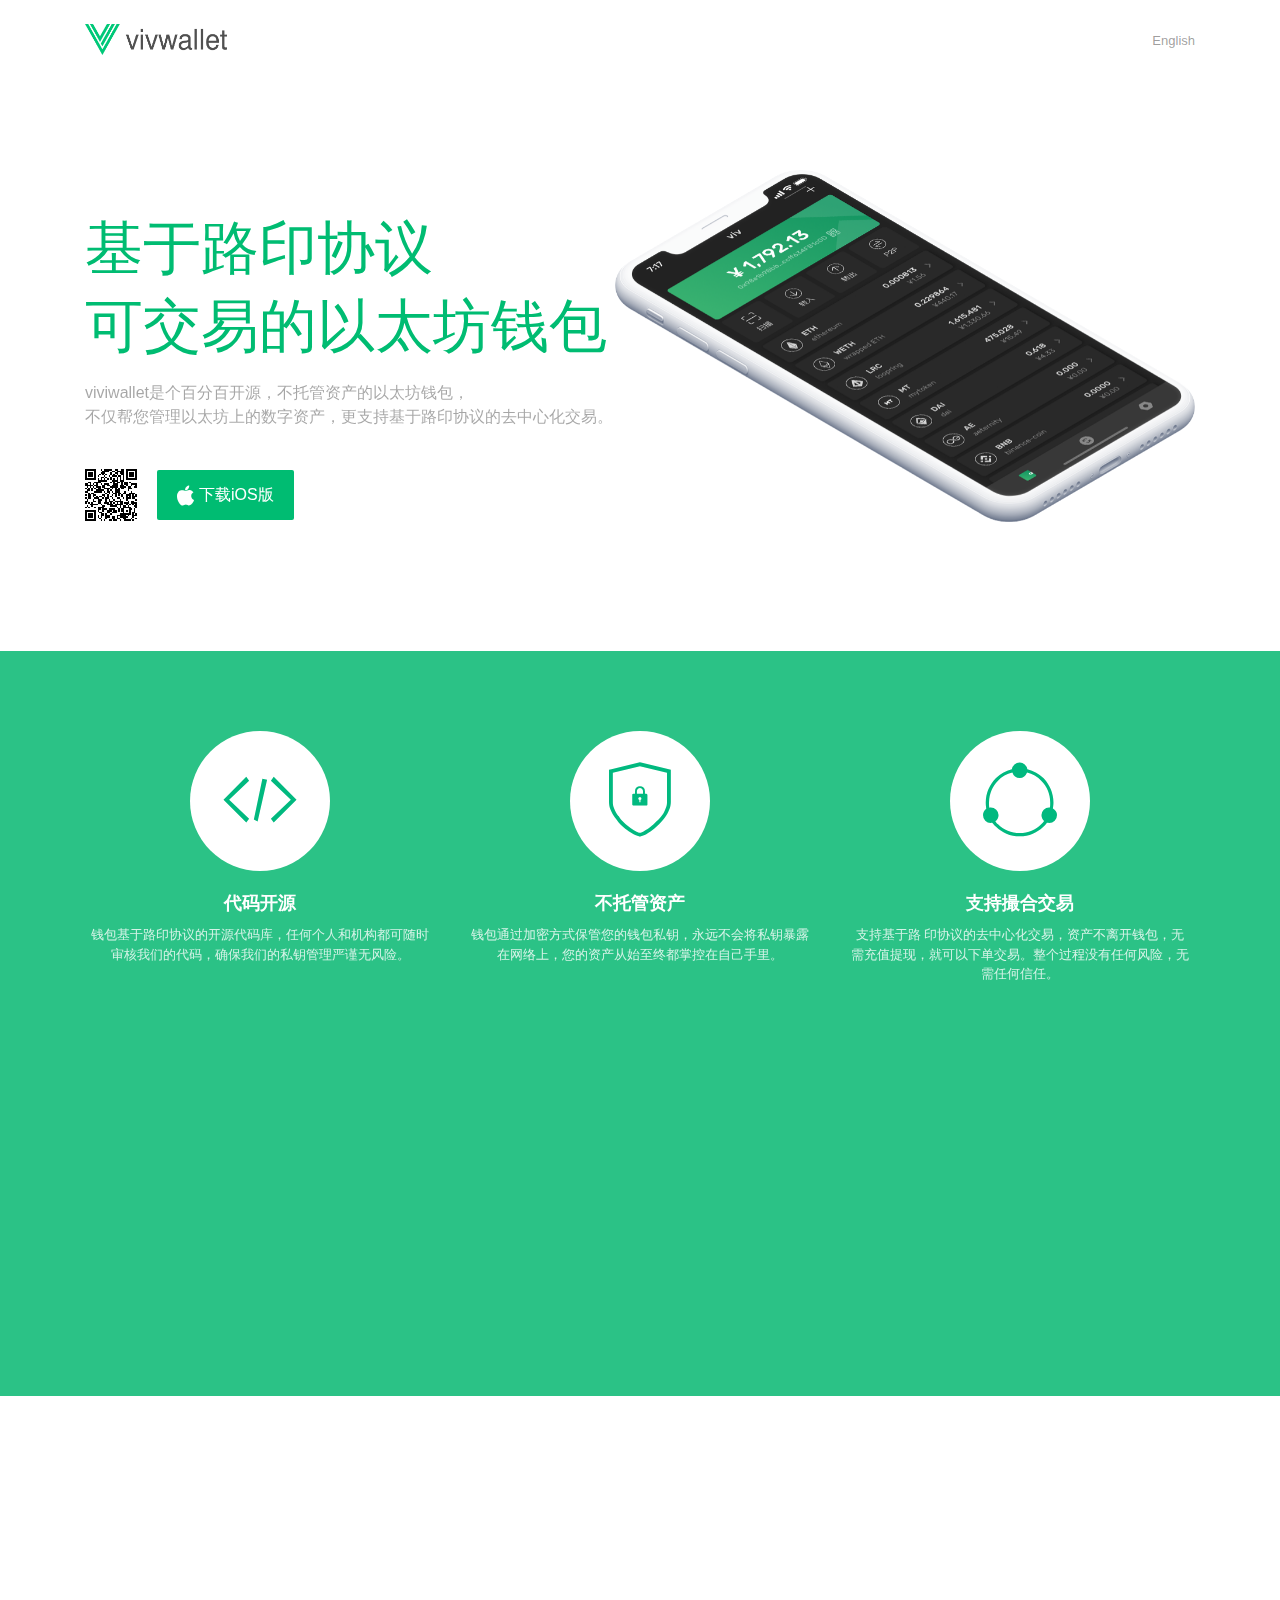
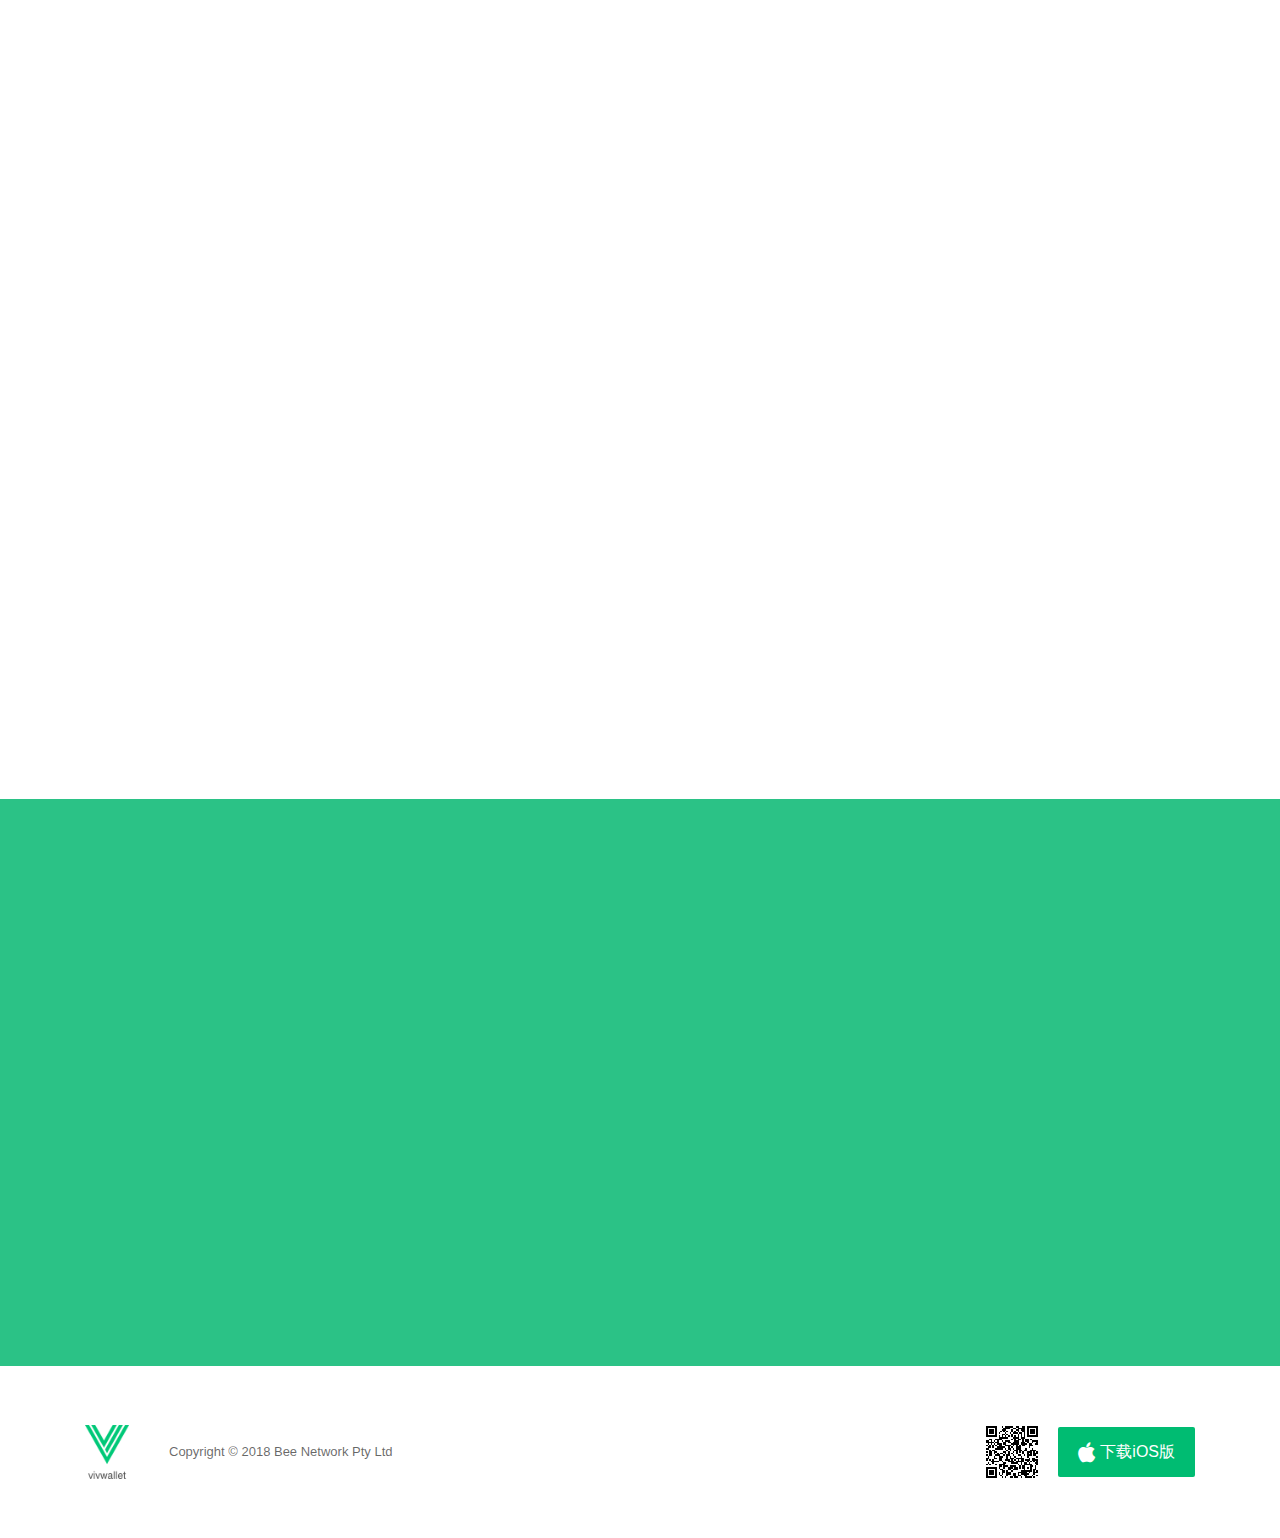
==== index.html @ ef56f80b "web" ====
<!doctype html>
<html>

<head>
    <meta charset="utf-8">
    <title>VIVWallet简单好用的以太坊钱包</title>
    <meta http-equiv="pragma" content="no-cache">
    <meta http-equiv="cache-control" content="no-cache">
    <meta http-equiv="expires" content="0">
    <meta http-equiv="keywords" content="VIVWallet">
    <meta http-equiv="description" content="VIVWallet">
    <meta name="viewport" content="width=device-width, initial-scale=1, maximum-scale=1">
    <link rel="icon" href="assets/images/favicon.ico">
    <link rel="stylesheet" href="assets/css/core.css">
    <link rel="stylesheet" href="assets/css/style.css">
    <link rel="stylesheet" href="assets/css/fonts.css">

</head>

<body>
<div class="wrap">
    <header>
        <div class="container relative">
            <div class="brand"><a href="index.html"><img src="assets/images/vivlogo.png"></a></div>
            <ul class="menu list-unstyled">
                <!--<li class="active"><a href="#" target="_blank">更新日志</a></li>-->
                <!--<li><a href="#" target="_blank">技术问题</a></li>-->
                <li><a href="/en.html" target="_blank">English</a></li>
            </ul>
        </div>
    </header>
    <div class="home-top container">
        <div class="top-content" data-scroll-reveal="enter left and move 50px over 1.33s">
            <h1>基于路印协议<br>可交易的以太坊钱包</h1>
            <div class="blk"></div>
            <p>viviwallet是个百分百开源，不托管资产的以太坊钱包，</p>
            <p>不仅帮您管理以太坊上的数字资产，更支持基于路印协议的去中心化交易。</p>
            <div class="blk-lg"></div>
            <div class="flex align-items text-fixes">
                <div class="qrcode-sm" id="qrcode1"> </div>
                <div class="download"><a href="itms-services://?action=download-manifest&url=https://loopr.io/viv/manifest.plist" class="btn"><i class="icon-ios"></i>下载iOS版</a>
                    <div class="qrcode"> <div  id="qrcode_1"> </div>
                        <p>扫码下载</p>
                    </div>
                </div>
            </div>
        </div>
        <div class="appimg-01" data-scroll-reveal="enter right after 0.5s"><img src="assets/images/app.png"></div>
    </div>
    <div class="section bg">
        <div class="feature">
            <div class="item" data-scroll-reveal="wait 0.05s and then ease-in">
                <i class="icon-code"></i>
                <h4>代码开源</h4>
                <p>钱包基于路印协议的开源代码库，任何个人和机构都可随时审核我们的代码，确保我们的私钥管理严谨无风险。</p>
            </div>
            <div class="item" data-scroll-reveal="wait 0.06s and then ease-in">
                <i class="icon-shield"></i>
                <h4>不托管资产</h4>
                <p>钱包通过加密方式保管您的钱包私钥，永远不会将私钥暴露在网络上，您的资产从始至终都掌控在自己手里。</p>
            </div>
            <div class="item" data-scroll-reveal="wait 0.07s and then ease-in">
                <i class="icon-loop"></i>
                <h4>支持撮合交易</h4>
                <p>支持基于路 印协议的去中心化交易，资产不离开钱包，无需充值提现，就可以下单交易。整个过程没有任何风险，无需任何信任。</p>
            </div>
            <div class="item" data-scroll-reveal="wait 0.08s and then ease-in">
                <i class="icon-p2p"></i>
                <h4>支持点对点交易</h4>
                <p>您可以通过分享二维码，做基于路印协议的去中心化点对点交易。无需任何第三方担保，即可以轻松完成不同ERC20代币间的互换。</p>
            </div>
            <div class="item" data-scroll-reveal="wait 0.09s and then ease-in">
                <i class="icon-allcoin"></i>
                <h4>支持所有代币</h4>
                <p>方便您快捷添加多种主流ERC20数字资产，并允许您通过地址添加和管理任意ERC20代币。有了viv，您无需第二个以太坊钱包。</p>
            </div>
            <div class="item" data-scroll-reveal="wait 0.10s and then ease-in">
                <i class="icon-phone"></i>
                <h4>设计简单优美</h4>
                <p>界面简洁，使用方便，您无需太多知识积累即可快速上手使用。她即适合普通用户，也适合高净值币圈大佬。</p>
            </div>
        </div>
    </div>
    <div class="section relative app-show" data-scroll-reveal="enter from the bottom after 0.05s">
        <div class="phone-wrap-fix"> <img src="assets/images/slide-bg.png" class="phone-img" alt="#"> </div>
        <div class="slider-3d">
            <div id="allinone_carousel_sweet">
                <div class="myloader"></div>
                <ul class="allinone_carousel_list">
                    <li data-title="Screen Name #1"><img src="assets/images/screen-1.png" alt="" /></li>
                    <li data-title="Screen Name #2"><img src="assets/images/screen-2.png" alt="" /></li>
                    <li data-title="Screen Name #3"><img src="assets/images/screen-3.png" alt="" /></li>
                    <li data-title="Screen Name #4"><img src="assets/images/screen-4.png" alt="" /></li>
                    <li data-title="Screen Name #5"><img src="assets/images/screen-5.png" alt="" /></li>
                    <li data-title="Screen Name #4"><img src="assets/images/screen-4.png" alt="" /></li>
                    <li data-title="Screen Name #5"><img src="assets/images/screen-5.png" alt="" /></li>
                </ul>
            </div>
        </div>
        <div>
            <h4>点对点扫码交易</h4>
            <p>内置路印协议去中心化交易所。您下单前无需充值；订单不锁定资产，下单后依然可以自由转账；</p>
            <p>成交后也无需提现，您购买到的代币第一时间自动转到您的地址。</p>
        </div>
    </div>
    <div class="section bg">
        <div class="container">
            <div class="content" data-scroll-reveal="enter from the left after 0.05s">
                <div><i class="icon-all"></i>
                    <h4>20%分润</h4>
                    <p>邀请好友使用，可获得好友交易手续费的20%作为奖励，邀请越多，收益越多。</p>
                </div>
            </div>
            <div class="appimg-02" data-scroll-reveal="enter from the right after 0.05s"><img src="assets/images/app2.png" /></div>
        </div>
    </div>
    <div class="container">
        <footer class="flex space-between">
            <div class="inline-flex align-items flex-fixes">
                <div class="brand"><a href="index.html"><img src="assets/images/vivlogo-v.png"></a></div>
                <div>
                    <!--<ul class="footer-menu list-unstyled">-->
                    <!--<li><a href="#">服务条款</a></li>-->
                    <!--<li><a href="#">更新日志</a></li>-->
                    <!--<li><a href="#">问题反馈</a></li>-->
                    <!--<li><a href="#">技术问题</a></li>-->
                    <!--<li><a href="#">联系我们</a></li>-->
                    <!--</ul>-->
                    <div class="copyright">Copyright © 2018 Bee Network Pty Ltd</div>
                </div>
            </div>
            <div class="inline-flex align-items down-fixes">
                <div class="qrcode-sm" id="qrcode2"> </div>
                <div class="download"><a href="itms-services://?action=download-manifest&url=https://loopr.io/viv/manifest.plist" class="btn"><i class="icon-ios"></i>下载iOS版</a>
                    <div class="qrcode"><div id="qrcode_2"></div>
                        <p>扫码下载</p>
                    </div>
                </div>
            </div>
        </footer>
    </div>
</div>
<script src="assets/js/jquery-2.1.3.min.js"></script>
<script src="assets/js/jquery.easing.min.js"></script>
<script src="assets/js/allinone_carousel.js"></script>
<script src="assets/js/scrollreveal.min.js"></script>

<script src="assets/js/jquery.qrcode.min.js"></script>

<script src="assets/js/script.js"></script>
<script>
    (function() {
        window.scrollReveal = new scrollReveal({ reset: true, move: '50px' });
    })();
</script>
</body>

</html>
---- assets/css/core.css ----
/* reset & preset */
html { height: 100%; box-sizing: border-box; font-family: sans-serif; -webkit-text-size-adjust: 100%; -ms-text-size-adjust: 100%; -ms-overflow-style: scrollbar; -webkit-tap-highlight-color: transparent; -webkit-font-smoothing: antialiased; -moz-osx-font-smoothing: grayscale }
* { -webkit-box-sizing: border-box; -moz-box-sizing: border-box; box-sizing: border-box; }
*:before, *:after { -webkit-box-sizing: border-box; -moz-box-sizing: border-box; box-sizing: border-box; }
@-ms-viewport { width: device-width; }
article, aside, dialog, figcaption, figure, footer, header, hgroup, main, nav, section { display: block; }
body { height: 100%; margin: 0; background: #fff; font-family: "Helvetica Neue", "Helvetica", "Arial", "Verdana", "sans-serif"; font-size: 13px; font-weight: normal; color: rgba(0, 0, 0, .87); }
[tabindex="-1"]:focus { outline: none !important; }
hr { box-sizing: content-box; height: 0; overflow: visible; }
h1, h2, h3, h4, h5, h6 { margin-top: 0; }
p, p:last-child { margin-top: 0; margin-bottom: 0; line-height: 1.5; }
p:nth-child { margin-bottom: 10px; }
abbr[title], abbr[data-original-title] { text-decoration: underline; -webkit-text-decoration: underline dotted; text-decoration: underline dotted; cursor: help; border-bottom: 0; }
address { margin-bottom: 1rem; font-style: normal; line-height: inherit; }
ol, ul, dl { margin: 0; padding: 0; }
ol ol, ul ul, ol ul, ul ol { margin-bottom: 0; }
dt { font-weight: bold; }
dd { margin-left: 0; }
dfn { font-style: italic; }
b, strong { font-weight: bolder; }
small { font-size: 80%; }
sub, sup { position: relative; font-size: 75%; line-height: 0; vertical-align: baseline; }
sub { bottom: -4em; }
sup { top: -.5em; }
a { color: rgba(0, 0, 0, .87); text-decoration: none; background-color: transparent; -webkit-text-decoration-skip: objects; transition: all 0.45s ease-in-out;}
a:hover { color: #1C60FF; text-decoration: none; }
a:not([href]):not([tabindex]) { color: inherit; text-decoration: none; }
a:not([href]):not([tabindex]):focus, a:not([href]):not([tabindex]):hover { color: inherit; text-decoration: none; }
a:not([href]):not([tabindex]):focus { outline: 0; }
a:focus{ outline: 0; }
pre, code, kbd, samp { font-family: monospace, monospace; font-size: 1em; }
pre { margin-top: 0; overflow: auto; }
figure { }
img { vertical-align: middle; border-style: none; }
svg:not(:root) { overflow: hidden; }
a, area, button, [role="button"], input, label, select, summary, textarea { -ms-touch-action: manipulation; touch-action: manipulation; }
table { border-collapse: collapse; }
caption { text-align: left; caption-side: bottom; }
label { display: inline-block; }
button:focus { outline: 1px dotted; outline: 5px auto -webkit-focus-ring-color; }
input, button, select, optgroup, textarea { margin: 0; font-family: inherit; font-size: inherit; line-height: inherit; }
button, input { overflow: visible; }
button, select { text-transform: none; }
button, html [type="button"], [type="reset"], [type="submit"] { -webkit-appearance: button; }
button::-moz-focus-inner, [type="button"]::-moz-focus-inner, [type="reset"]::-moz-focus-inner, [type="submit"]::-moz-focus-inner { padding: 0; border-style: none; }
input[type="radio"], input[type="checkbox"] { box-sizing: border-box; padding: 0; }
input[type="date"], input[type="time"], input[type="datetime-local"], input[type="month"] { -webkit-appearance: listbox; }
textarea { overflow: auto; resize: vertical; }
fieldset { min-width: 0; padding: 0; margin: 0; border: 0; }
legend { display: block; width: 100%; max-width: 100%; padding: 0; line-height: inherit; color: inherit; white-space: normal; }
progress { vertical-align: baseline; }
[type="number"]::-webkit-inner-spin-button, [type="number"]::-webkit-outer-spin-button { height: auto; }
[type="search"] { outline-offset: -2px; -webkit-appearance: none; }
[type="search"]::-webkit-search-cancel-button, [type="search"]::-webkit-search-decoration { -webkit-appearance: none; }
::-webkit-file-upload-button { font: inherit; -webkit-appearance: button; }
output { display: inline-block; }
summary { display: list-item; }
template { display: none; }
[hidden] { display: none !important; }
h1, h2, h3, h4, h5, h6, .h1, .h2, .h3, .h4, .h5, .h6 { font-family: inherit; color: inherit; margin: 0; }
h1, .h1 { font-size: 40px; }
h2, .h2 { font-size: 32px; }
h3, .h3 { font-size: 24px; }
h4, .h4 { font-size: 20px; }
h5, .h5 { font-size: 16px; }
h6, .h6 { font-size: 13px; }
small, .small { font-size: 70%; font-weight: normal; opacity: 0.8 }
mark, .mark { padding: 0.2em; background-color: #fcf8e3; }
.list-unstyled { padding-left: 0; list-style: none; }
.list-inline { padding-left: 0; list-style: none; }
.list-inline-item { display: inline-block; }
.list-inline-item:not(:last-child) { margin-right: 5px; }
.initialism { font-size: 90%; text-transform: uppercase; }
blockquote { margin: 0; }
.blockquote { border-left: 2px solid #00838f; padding-left: 10px; }
.img-fluid { max-width: 100%; height: auto; }
.img-thumbnail { background-color: #fff; border: 1px solid #ddd; border-radius: 6px; transition: all 0.2s ease-in-out; max-width: 100%; height: auto; }
.figure { display: inline-block; }
.figure-img { line-height: 1; }
.figure-caption { font-size: 90%; }
.vm { display: inline-block; vertical-align: middle !important; }
.vt { display: inline-block; vertical-align: top !important; }
.divider { clear: both; overflow: hidden; height: 1px; border-bottom-width: 1px; border-bottom-color: #EBE9EF; }
.divider.solid { border-bottom-style: solid; }
.divider.dashed { border-bottom-style: dashed; }
.circular { border-radius: 50%; }
.rounded { border-radius: 3px; }
.float-right { float: right !important; }
.float-left { float: left !important; }
.hide { display: none !important; }
.show { display: block !important; }
.hidden { display: none !important; visibility: hidden !important; }
.invisible { visibility: hidden; }
.affix { position: fixed; }
.fixed-top { top: 0; }
.fixed-bottom { bottom: 0; }
.relative { position: relative; }
.font-bold { font-weight: bold; }
.font-normal { font-weight: normal; font-style: normal; }
.text-hide { border: 0; background-color: transparent; color: transparent; text-shadow: none; font: 0/0; }
.text-center { text-align: center; }
.text-left { text-align: left; }
.text-right { text-align: right; }
.text-justify { text-align: justify }
.text-nowrap { white-space: nowrap }
.text-dark { color: #333041; }
.text-muted { color: #CBC9D3; }
.text-primary { color: #1C60FF; }
.text-secondary { color: rgba(0, 0, 0, .54); }
.text-warning { color: #FAC511; }
.text-danger, .text-down { color: #ff6868; }
.text-success, .text-up { color: #26c490; }
.text-sm-control { display: inline-block; max-width: 80px; }
.text-md-control { display: inline-block; max-width: 160px; }
.text-lg-control { display: inline-block; max-width: 280px; }
.break-word { white-space: normal; word-wrap: break-word; word-break: break-all; line-height: 1.2; }
[class*="gradient-"].shadow { transition: all 0.45s ease-in-out; }
.bg { background-color: #F7F7F7 }
.bg-white { background-color: #fff; color: #000 !important }
.bg-success { background-color: #3BDE86 !important; }
.bg-success.shadow, .gradient-3.shadow { box-shadow: 0 2px 10px rgba(59, 222, 134, .8); }
.bg-success:hover { background-color: #14C667 !important; }
.bg-danger { background-color: #E95A5A !important; }
.bg-danger.shadow, .gradient-4.shadow { box-shadow: 0 2px 10px rgba(233, 90, 90, .8); }
.bg-danger:hover { background-color: #D23434 !important; }
.bg-warning { background-color: #FAC511 !important; }
.bg-warning.shadow { box-shadow: 0 2px 10px rgba(250, 197, 17, .8); }
.bg-warning:hover { background-color: #F5A50D !important; }
.bg-dark { background-color: #56535E !important; }
.bg-dark.shadow { box-shadow: 0 2px 10px rgba(86, 83, 94, .8); }
.bg-dark:hover { background-color: #333041 !important; }
.bg-purple { background-color: #768AEE !important; }
.bg-purple.shadow, .gradient-2.shadow { box-shadow: 0 2px 10px rgba(118, 138, 238, .8); }
.bg-purple:hover { background-color: #595CF6 !important; }
.bg-primary { background-color: #00838f !important; }
.bg-primary.shadow, .gradient-1.shadow { box-shadow: 0 2px 10px rgba(64, 210, 197, .8); }
.bg-primary:hover { background-color: #2EB8AB; }
.bg-info { background-color: #3C96EA !important; }
.bg-info.shadow { box-shadow: 0 2px 10px rgba(60, 150, 234, .8); }
.bg-info:hover { background-color: #1871C5 !important; }
.bg-muted { background-color: #CBC9D3 !important; }
.bg-danger, .bg-danger a, .bg-dark, .bg-dark a, .bg-info, .bg-info a, .bg-primary, .bg-primary a, .bg-success, .bg-success a, .bg-warning, .bg-warning a, .bg-purple, .bg-purple a { color: #fff; }
[class*="gradient-"], [class*="bg-"] { transition: all 0.45s ease-in-out !important; color: #fff; }
.img-responsive { display: block; height: auto; max-width: 100%; }
.img-responsive img { width: 100%; }
.img-half { width: 50%; }
.cards:after, .cards:before, .clearfix:after, .clearfix:before, .form-horizontal .form-group:after, .form-horizontal .form-group:before, .panel:after, .panel:before, .panel-body:after, .panel-body:before, .collapse:before { display: block; content: " "; }
.article, .clearfix:after, .dl-horizontal dd:after, .form-horizontal .form-group:after, .panel, .list-group .item-md:after, .list-group .item-sm:after, .panel:after, .panel-body:after, .collapse:after { clear: both; }
.clear { clear: both; }
.clearfix::after { display: block; clear: both; content: ""; }
.d-none { display: none !important; }
.d-inline { display: inline !important; }
.d-inline-block { display: inline-block !important; }
.d-block { display: block !important; }
.d-table { display: table !important; width: 100%; }
.d-table-cell { display: table-cell !important; text-align: left; }
.d-flex { display: -ms-flexbox !important; display: flex !important; }
.d-inline-flex { display: -ms-inline-flexbox !important; display: inline-flex !important; }
.close { position: absolute; right: 10px; top: 10px; }
.close:before { font-size: 16px; font-family: iconfont; content: "\e919"; }
.close:hover { opacity: 1; }
.close:hover:before { color: #E95A5A }
.close:focus { outline: 0; }
.close.close-sm:before { font-size: 16px; }
.close.close-lg:before { font-size: 20px; }
.caret { position: relative; top: -1px; opacity: .5; }
.pop-arrow { position: absolute; top: 50%; right: 0; margin-top: -10px; }
.pop-arrow:before { position: absolute; right: -10px; width: 0; height: 0; border-top: 10px solid transparent; border-bottom: 10px solid transparent; border-left: 10px solid #bdd8ef; content: ""; }
.pop-arrow:after { position: absolute; top: 1px; right: -9px; width: 0; height: 0; border-top: 9px solid transparent; border-bottom: 9px solid transparent; border-left: 9px solid #fff; content: ""; }
.blk-xs, .blk-sm, .blk-md, .blk, .blk-lg { clear: both; overflow: hidden; }
.blk { height: 15px; }
.blk-xs { height: 5px; }
.blk-sm { height: 10px; }
.blk-md { height: 20px; }
.blk-lg { height: 40px; }
.pd { padding: 15px; }
.pd-sm { padding: 5px; }
.pd-md { padding: 30px; }
.pd-lg { padding: 50px; }
.pd-0 { padding: 0 !important; }
.mr-0 { margin: 0 !important; }
.offset-xs { margin-left: 2px; }
.offset-sm { margin-left: 5px; }
.offset-md { margin-left: 10px; }
.offset-lg { margin-left: 15px; }
.w50 { width: 50px; }
.w75 { width: 75px; }
.w100 { width: 100px; }
.w200 { width: 200px; }
.w300 { width: 300px; }
.w400 { width: 400px; }
.w500 { width: 500px; }
.w600 { width: 600px; }
.w700 { width: 700px; }
.w800 { width: 800px; }
.w900 { width: 900px; }
.w1000 { width: 1000px; }
.group-inline { }
.group-inline .span { display: inline-block; vertical-align: middle; }
.group-inline .span:nth-child(n+2) { position: relative; padding-left: 10px; }
.group-span>span:nth-child(n+2) { position: relative; margin-left: 10px; }
.group-span-sm>span:nth-child(n+2) { padding-left: 5px; }
.group-span-md>span:nth-child(n+2) { padding-left: 15px; }
.group-span-lg>span:nth-child(n+2) { padding-left: 20px; }
.group-span-row>span{ padding: 5px; }
.group-span-row{ margin:0 -5px; }
[class*=group-span] span, [class^=group-span] span { display: inline-block; white-space: nowrap; vertical-align: middle; }
.truncation { display: block; white-space: nowrap; overflow: hidden; text-overflow: ellipsis; }
.icon span i { padding-right: 3px; }
.right-control { position: absolute; top: 0; right: 0; }
.right-control em, .right-control i { font-style: normal; }
.right-control i { position: relative; top: 0px; font-size: inherit; }
.col2-2 .item, .col3-3 .item, .col4-4 .item, .col5-5 .item, .col6-6 .item, .justify2-2 li, .justify3-3 li, .justify4-4 li, .justify5-5 li, .justify6-6 li { position: relative; float: left; }
.col2-2 .item, .col3-3 .item, .col4-4 .item, .col5-5 .item, .col6-6 .item { padding: 0 15px; }
[class*=justify] { }
[class*=justify] li { padding: 0; list-style: none; }
.col2-2 .item, .justify2-2 li { width: 50%; }
.col3-3 .item, .justify3-3 li { width: 33.333%; }
.col4-4 .item, .justify4-4 li { width: 25%; }
.col5-5 .item, .justify5-5 li { width: 20%; }
.col6-6 .item, .justify6-6 li { width: 16.66666667%; }
.inline-flex{ display: inline-flex }
.flex{ display: flex; }
.align-items{ align-items: center; }
.space-between{justify-content:space-between; }
.wrap { max-width: 1920px; margin: auto; }
.container { margin-right: auto; margin-left: auto; padding-right: 15px; padding-left: 15px; width: 100%; }
@media (min-width:576px) {
	.container { max-width: 540px; }
}
@media (min-width:768px) {
	.container { max-width: 720px; }
}
@media (min-width:992px) {
	.container { max-width: 960px; }
}
@media (min-width:1200px) {
	.container { max-width: 1140px; }
}
.page { min-height: -webkit-calc(100% - 132px); min-height: -moz-calc(100% - 132px); min-height: -moz-calc(100% - 132px); padding-top: 100px;}
.row {
    display: -ms-flexbox;
    display: flex;
    -ms-flex-wrap: wrap;
    flex-wrap: wrap;
    margin-right: -15px;
    margin-left: -15px;
}
.no-gutters { margin-right: 0; margin-left: 0; }
.no-gutters>.col, .no-gutters>[class*="col-"] { padding-right: 0; padding-left: 0; }
code, kbd, pre, samp { font-family: Menlo, Monaco, Consolas, "Liberation Mono", "Courier New", monospace; }
code { padding: 3px 6px; font-size: 90%; color: #bd4147; background-color: #f8f9fa; border-radius: 3px; }
a>code { padding: 0; color: inherit; background-color: inherit; }
kbd { padding: 3px 6px; font-size: 90%; color: #fff; background-color: #212529; border-radius: 3px; }
kbd kbd { padding: 0; font-size: 100%; font-weight: bold; }
pre { display: block; margin-top: 0; font-size: 90%; color: #212529; }
pre code { padding: 0; font-size: inherit; color: inherit; background-color: transparent; border-radius: 0; }

/* grid */
.col-12 { width: 100%; }
.col-11 { width: 91.66666667%; }
.col-10 { width: 83.33333333%; }
.col-9 { width: 75%; }
.col-8 { width: 66.66666667%; }
.col-7 { width: 58.33333333%; }
.col-6 { width: 50%; }
.col-5 { width: 41.66666667%; }
.col-4 { width: 33.33333333%; }
.col-3 { width: 25%; }
.col-2 { width: 16.66666667%; }
.col-1 { width: 8.33333333%; }
.col-1, .col-10, .col-11, .col-12, .col-2, .col-3, .col-4, .col-5, .col-6, .col-7, .col-8, .col-9 { float: left; padding: 0 15px; }
.row [class*="col-"] { margin-bottom: 15px; }
.d-flex [class*="col-"] { margin-bottom: 0; }
---- assets/css/style.css ----
/*---------------------
header
-----------------------*/
header { padding: 10px 0; }
header .container { position: relative; display: flex; align-items: center; justify-content: space-between; height: 60px; }
header .brand { width: 110px; height: 24px; }
header .brand img { width: 100%; }
footer { position: relative; padding: 100px 0 30px; color: rgba(0, 0, 0, .6); font-size: 13px; }
footer .brand { width: 44px; height: 54px; }
footer .brand img { width: 100%; }
footer.flex { display: flex; flex-direction: row-reverse; flex-wrap: wrap-reverse; }
footer.flex .inline-flex { width: 100%; flex-shrink: 0; }
.flex-fixes .brand { display: block; position: absolute; left: 50%; top: 40px; margin-left: -22px; }
.flex-fixes .brand img { }
.down-fixes { justify-content: center; margin: 30px 0; }
.copyright { text-align: center; clear: both; width: 100%; flex-shrink: 0; }
.footer-menu { }
.copyright { }
.footer-menu { padding-bottom: 15px; }
.footer-menu li { display: inline-block; padding: 0 5px; }
.footer-menu li a { position: relative; display: block; color: rgba(0, 0, 0, 0.4) }
.footer-menu li a:hover { color: rgba(0, 0, 0, 1) }
.home-top { padding: 0px 15px 50px; text-align: center; }
.wrap { position: relative; z-index: 2000; }
.top-content { padding: 40px 0 }
.top-content h1 { font-size: 36px; font-weight: normal; color: #00bc72; }
.top-content p { font-size: 11px; opacity: 0.4; padding: 0 30px; }
.text-fixes { justify-content: center; }
.menu li { display: inline-block; padding-left: 15px; }
.menu li a { position: relative; display: block; color: rgba(0, 0, 0, 0.4) }
.menu li a:hover { color: rgba(0, 0, 0, 1) }
.menu li.active a:after { position: absolute; bottom: -5px; left: 0; width: 100%; border-bottom: 1px solid #00bc72; content: "" }
.appimg-01, .appimg-02 { padding: 20px 30px 0; }
[class^="appimg-"] img, [class*=" appimg-"] img { width: 100% }
.qrcode { display: none; }
.qrcode-sm { display: block; width: 52px; height: 52px; color: #999; text-align: center; }
.qrcode-sm img { background: #fff; width: 100%; margin-bottom: 20px; }
.btn-o { display: inline-block; border: 1px solid #fff; color: #fff; height: 30px; padding: 5px 20px; border-radius: 20px; }
.btn-o:hover { background: #fff; color: #000 }
.section.bg { background: #2bc286; color: #fff; }
.section { padding: 30px 30px 0; }
.section .container { display: flex; flex-direction: row-reverse; flex-wrap: wrap-reverse; }
.section.bg .container { display: flex; flex-direction: row-reverse; flex-wrap: wrap; }
.section .content, .appimg-01, .appimg-02, .appimg-03, .appimg-04, .appimg-05 { width: 100%; flex-shrink: 0; }
.section .content { padding: 30px 10px 50px; text-align: center; }
.section .content i { display: block; font-size: 40px; opacity: 0.8; margin-bottom: 20px; }
.section .content h4 { font-size: 64px; margin-bottom: 20px; font-weight: normal; }
.section .content p { opacity: 0.8; font-size: 14px; }
.section h2 { font-size: 24px; padding: 40px 0 20px; text-align: center; }
.section h2.fixes { padding: 30px 0 20px; }
.feature { display: block; padding: 30px 0 50px; }
.feature .item { width: 100%; text-align: center; }
.feature i { display: inline-block; width: 140px; height: 140px; background: #fff; border-radius: 100px; font-size: 74px; color: #01B97F; }
.feature i:before { position: relative; top: 32px; }
.feature h4 { font-size: 18px; margin-bottom: 10px; margin-top: 20px; }
.feature p { opacity: 0.8 }
.feature .item { padding: 20px; }
.faq { padding-bottom: 50px; }
.faq .item { padding: 20px; }
.faq .item h4 { font-size: 18px; margin-bottom: 10px; }
.faq .item p { opacity: 0.6 }
.download { margin-left: 20px; }

/* the container */
.slider-3d { margin: auto; display: flex; justify-content: center; }
.allinone_carousel { position: relative; }
.allinone_carousel img { max-width: none; max-height: none; }
.allinone_carousel_list { margin: 0; padding: 0; list-style: none; display: none; }
.allinone_carousel .contentHolder { position: relative;        /*overflow:hidden;*/ }
.mycanvas { display: none !important; position: absolute; top: 8px; right: 10px; z-index: 1000; }
.myloader { background: url("skins/loader.gif"); width: 37px; height: 37px; position: absolute; left: 49%; top: 49%; z-index: 999; }
.bottomNav { display: none !important; }
.allinone_carousel.sweet .contentHolderUnit { position: absolute;        /*float:left;
  display:block;*/ width: 244px; height: 525px; overflow: hidden; cursor: pointer;        /*border:1px #F00 solid;*/ background: url("skins/sweet/empty.gif") repeat; }
  .allinone_carousel.sweet .elementTitle { position: absolute; left: 0; top: 15px; width: 100%; text-align: center; font: bold 22px/30px 'Droid Sans', Verdana, Helvetica, sans-serif; color: #FFFFFF; text-transform: capitalize; }
  .allinone_carousel.sweet .bannerControls { position: absolute; left: 0; top: 0; z-index: 101; width: 100%; }
  .allinone_carousel.sweet .leftNav { display: none !important; position: absolute; left: 0px; top: -30px; width: 30px; height: 52px; cursor: pointer; }
  .allinone_carousel.sweet .leftNav:before { font-family: iconfont; content: "\e902"; font-size: 60px; opacity: 0.2 }
  .allinone_carousel.sweet .leftNav:hover:before { opacity: 0.6 }
  .allinone_carousel.sweet .rightNav { display: none !important;  position: absolute; right: 0px; top: -30px; width: 30px; height: 52px; cursor: pointer; }
  .allinone_carousel.sweet .rightNav:before { font-family: iconfont; content: "\e903"; font-size: 60px; opacity: 0.2 }
  .allinone_carousel.sweet .rightNav:hover:before { opacity: 0.6 }
  .allinone_carousel.sweet .bottomNav { position: absolute; height: 35px; width: 0; z-index: 140; }
  .allinone_carousel.sweet .bottomNavButtonOFF { float: left; display: block; width: 10px; height: 10px; background: url("skins/sweet/bottomNavOFF.png") 0 0 no-repeat; cursor: pointer; }
  .allinone_carousel.sweet .bottomNavButtonON { float: left; display: block; width: 10px; height: 10px; background: url("skins/sweet/bottomNavON.png") 0 0 no-repeat; cursor: pointer; }
  .allinone_carousel.sweet .bottomNavLeft { position: absolute; width: 63px; height: 35px; bottom: -10px; z-index: 140; }
  .allinone_carousel.sweet .bottomNavRight { position: absolute; width: 63px; height: 35px; bottom: -10px; z-index: 140; }
  .allinone_carousel.sweet .bottomOverThumb { position: absolute; width: 88px; height: 165px; background: url("skins/sweet/bottomOverThumbBg.png") 20px bottom no-repeat; bottom: 30px; margin-left: -20px; }
  .allinone_carousel.sweet .bottomOverThumb img { border: 4px solid #fff; }
  .allinone_carousel img{ border:3px solid #fff; }
  .hideElement { display: none; }
  .download { }
  .download .btn { display: inline-flex; align-items: center; height: 50px; line-height: 50px; background: #00bc72; border-radius: 2px; color: #fff; padding: 0 20px; font-size: 16px; ) }
  .download .btn i { display: block; padding-right: 5px; font-size: 20px }
  .download .btn:hover { opacity: 0.8; }
  .app-show { text-align: center; max-width: 1340px; margin: auto; padding: 70px 0; }
  .app-show h4 { font-size: 36px; font-weight: normal; color: #00bc72; margin-top: 50px; margin-bottom: 20px; padding: 0 50px; }
  .app-show p { opacity: 0.4; padding: 0 30px; }
  .phone-wrap-fix { position: absolute; max-width: 326px; margin: 0 auto; left: 50%; margin-left: -144px; top: 145px; z-index: 999; pointer-events: none; }
  .phone-img { max-width: 100%; }
  @media (max-width:600px) {
    .phone-wrap-fix { display: none; }
  }
  @media (min-width:576px) {
    .container { max-width: 540px; }
  }
  @media (min-width:768px) {
    .download { }
    .qrcode { display: block; }
    .top-content h1 { font-size: 58px }
    [class^="appimg-"], [class*=" appimg-"] { padding: 0; }
    .section h2 { font-size: 40px; padding: 80px 0 100px; text-align: center; }
    .appimg-02 { width: 500px; padding-top: 100px; }
    .section .content { width: 400px; display: inline-flex; align-items: center; padding-top: 100px; }
    .section .container, .section.bg .container { display: flex; flex-direction: row; flex-wrap: wrap; }
    .section .content { text-align: left; }
    .section h2.fixes { padding: 80px 0 20px; }
    .top-content p { font-size: 16px; padding: 0 }
    .appimg-01 { width: auto; }
    .home-top { display: flex; justify-content: space-between; padding: 90px 15px; text-align: left; }
    .app-show { padding: 160px 0; }
    header .brand { position: relative; width: 142px; height: 32px; margin-right: 40px; }
    footer.flex { display: flex; flex-direction: row; flex-wrap: wrap; }
    footer.flex .inline-flex { width: auto; flex-shrink: 1; }
    .footer-menu li { display: inline-block; padding: 0 20px 0 0; }
    .flex-fixes .brand { display: block; position: relative; left: 0; top: 0; margin-left: 0; margin-right: 40px; }
    .copyright { text-align: left; }
    .text-fixes { justify-content: flex-start; }
    footer { padding: 30px 0 30px; }
  }
  @media (min-width:992px) {
    .container { max-width: 1140px; }
    .appimg-01 img { width: 580px; }
    .feature { display: flex; justify-content: space-between; width: 1140px; flex-wrap: wrap; margin: auto; padding-bottom: 100px; }
    .feature .item { padding: 20px; width: 33.333333%; flex-shrink: 0; text-align: center; }
    .section .container { display: flex; justify-content: space-between; }
    .faq { display: flex; justify-content: space-between; width: 1000px; flex-wrap: wrap; padding-bottom: 100px; margin: auto; }
    .faq .item { padding: 20px; width: 50%; flex-shrink: 0; text-align: left; }
    .loop { width: 1140px; margin: auto; padding-bottom: 80px; }
    @media (min-width:1200px) {
      .allinone_carousel.sweet .leftNav,.allinone_carousel.sweet  .rightNav{ display: block !important; }
      .allinone_carousel img{ border:0; }
      .container { max-width: 1140px; }
      .download { position: relative }
      .download:hover .qrcode { display: block; }
      .download .qrcode { position: absolute; top: -240px; left: -30px; border-radius: 12px; background: #fff; padding: 20px; display: none; width: 200px; height: 240px; margin: auto; margin: 50px auto 100px; color: #999; text-align: center; box-shadow: 0 3px 20px rgba(0, 0, 0, .1) }
      .download .qrcode img { width: 100%; margin-bottom: 20px; }
    }
---- assets/css/fonts.css ----
@font-face { font-family: 'iconfont'; src: url('../fonts/iconfont.eot?7l7tul'); src: url('../fonts/iconfont.eot?7l7tul#iefix') format('embedded-opentype'), url('../fonts/iconfont.ttf?7l7tul') format('truetype'), url('../fonts/iconfont.woff?7l7tul') format('woff'), url('../fonts/iconfont.svg?7l7tul#iconfont') format('svg'); font-weight: normal; font-style: normal; }
[class^="icon-"], [class*=" icon-"] { vertical-align: middle;    /* use !important to prevent issues with browser extensions that change fonts */ font-family: 'iconfont' !important; speak: none; font-style: normal; font-weight: normal; font-variant: normal; text-transform: none;   /* Better Font Rendering =========== */ -webkit-font-smoothing: antialiased; -moz-osx-font-smoothing: grayscale; }
.no-gutters[class^="icon-"], .no-gutters[class*=" icon-"] { margin: 0; }
.icon-p2p:before { content: "\e900"; }
.icon-ios:before { content: "\e901"; }
.icon-arrow-pre:before { content: "\e902"; }
.icon-arrow-next:before { content: "\e903"; }
.icon-phone:before { content: "\e904"; }
.icon-allcoin:before { content: "\e905"; }
.icon-loop:before { content: "\e906"; }
.icon-shield:before { content: "\e907"; }
.icon-code:before { content: "\e908"; }
.icon-chevron-down:before { content: "\e909"; }
.icon-chevron-left:before { content: "\e90a"; }
.icon-chevron-right:before { content: "\e90b"; }
.icon-chevron-up:before { content: "\e90c"; }
.icon-qestion:before { content: "\e910"; }
.icon-search:before { content: "\e913"; }
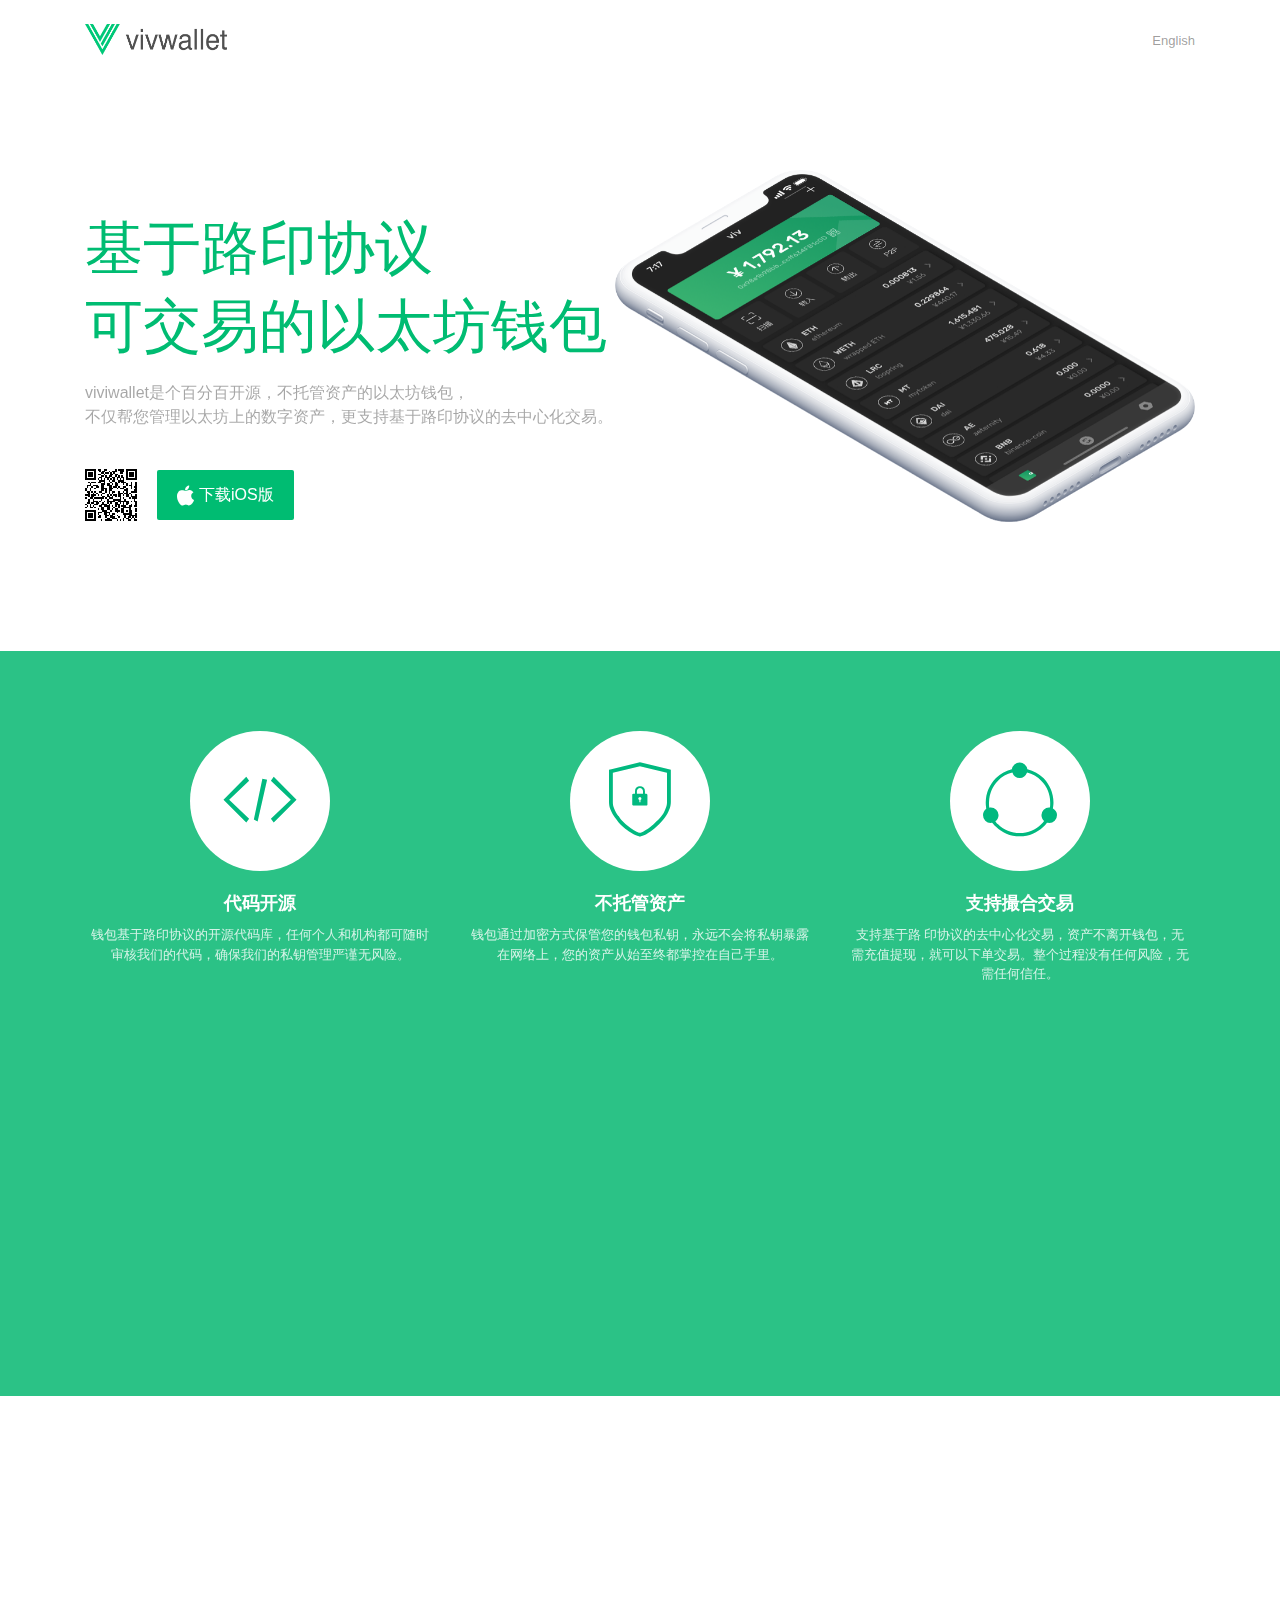
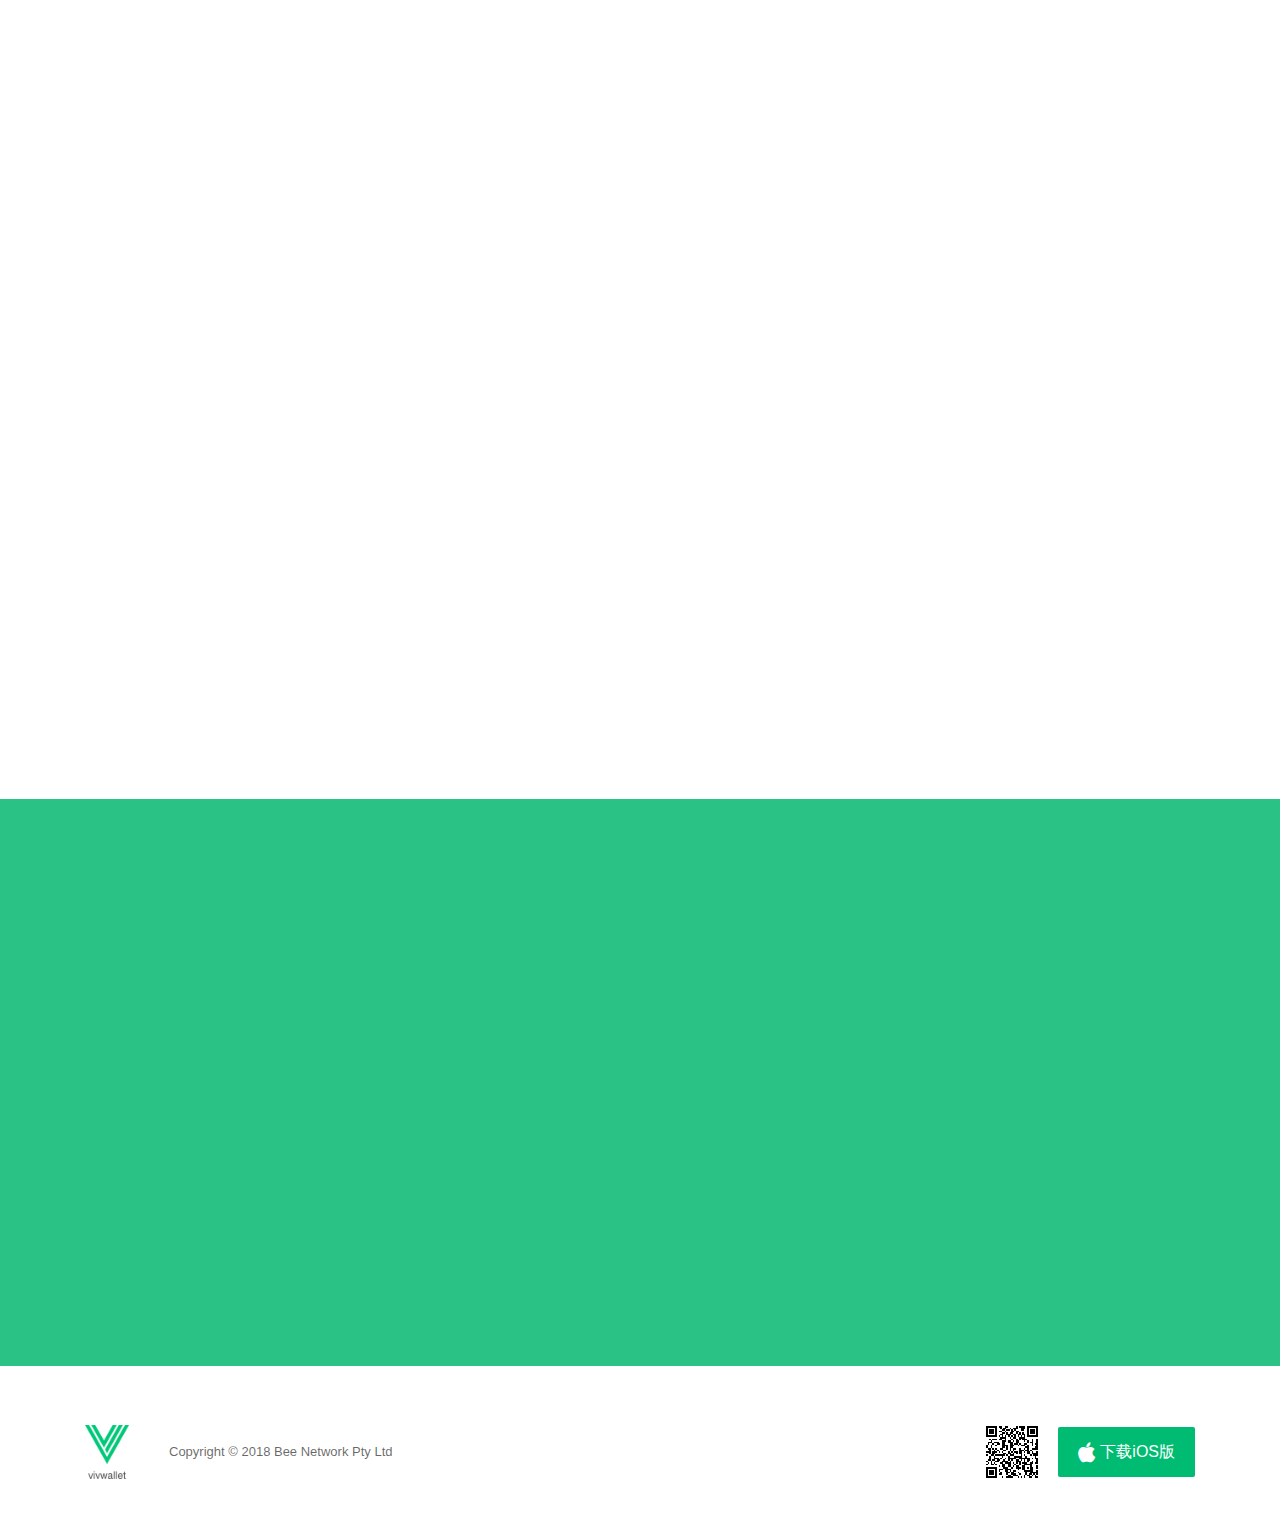
==== commit f0f17182: "Update index.html" ====
--- a/index.html
+++ b/index.html
@@ -3,7 +3,7 @@
 
 <head>
     <meta charset="utf-8">
-    <title>VIVWallet简单好用的以太坊钱包</title>
+    <title>VIVWallet简单好用的以太坊钱包test</title>
     <meta http-equiv="pragma" content="no-cache">
     <meta http-equiv="cache-control" content="no-cache">
     <meta http-equiv="expires" content="0">
@@ -155,4 +155,4 @@
 </script>
 </body>
 
-</html>+</html>
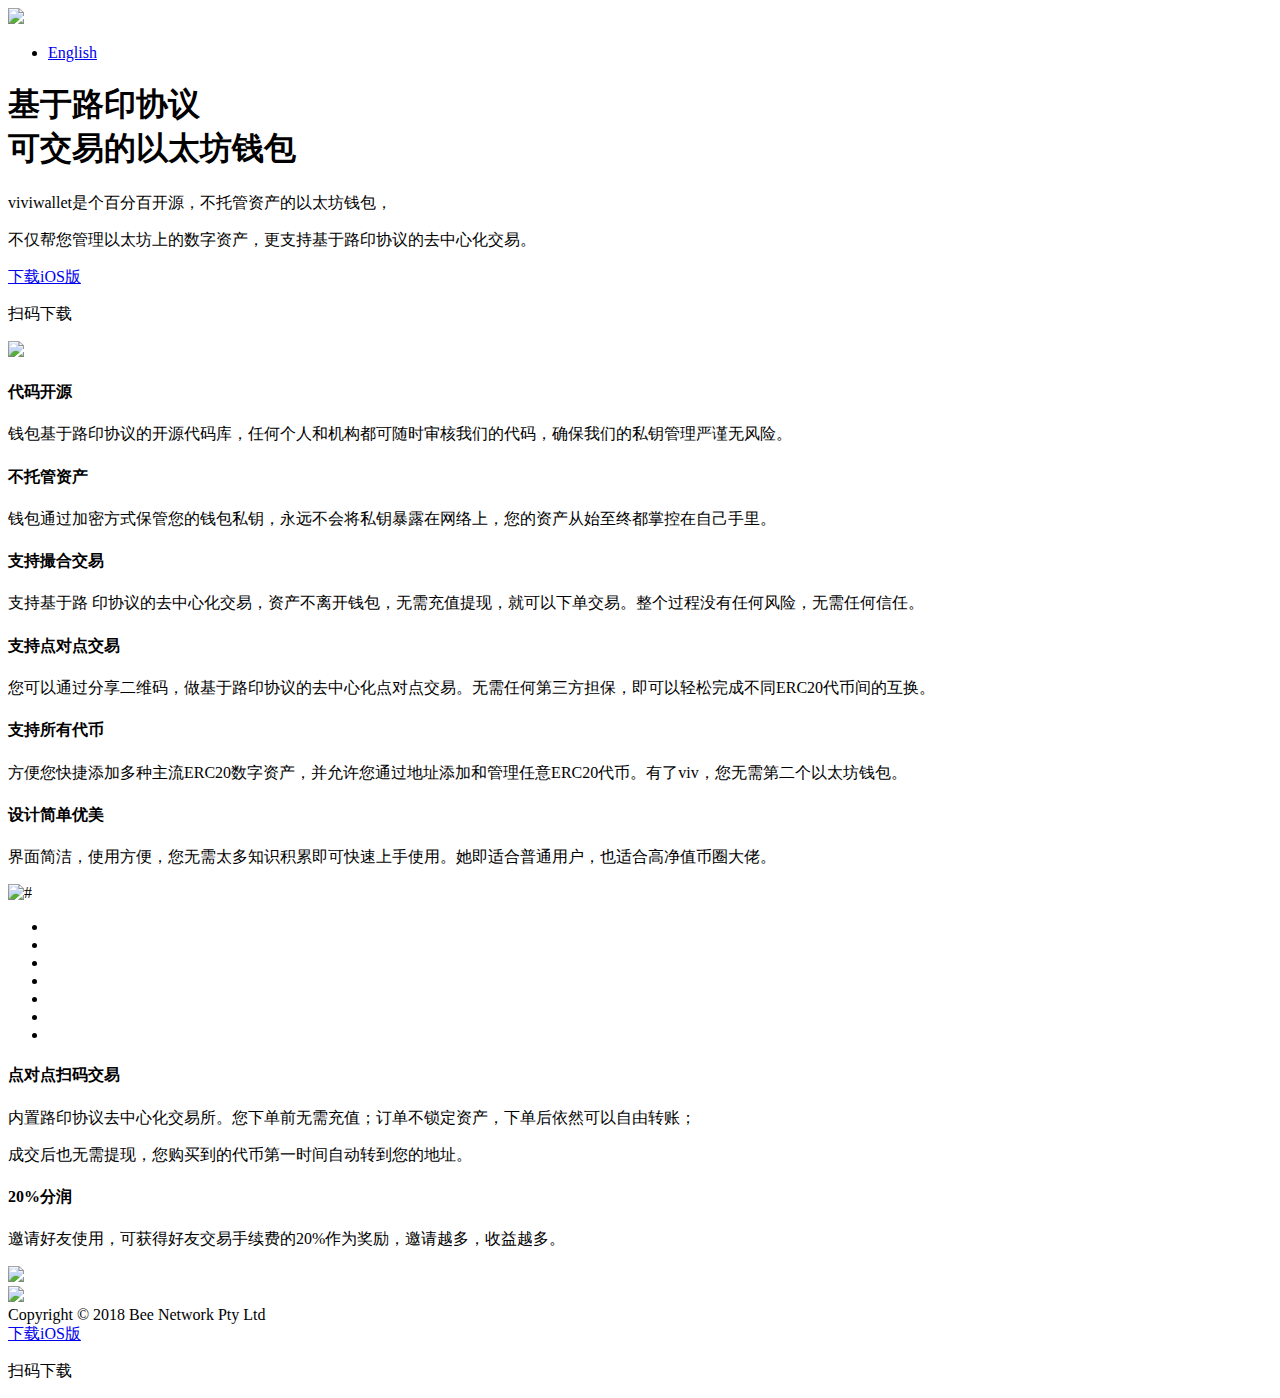
==== commit 67886b47: "bug fix" ====
--- a/index.html
+++ b/index.html
@@ -3,7 +3,7 @@
 
 <head>
     <meta charset="utf-8">
-    <title>VIVWallet简单好用的以太坊钱包test</title>
+    <title>VIVWallet简单好用的以太坊钱包testasdfasfd</title>
     <meta http-equiv="pragma" content="no-cache">
     <meta http-equiv="cache-control" content="no-cache">
     <meta http-equiv="expires" content="0">
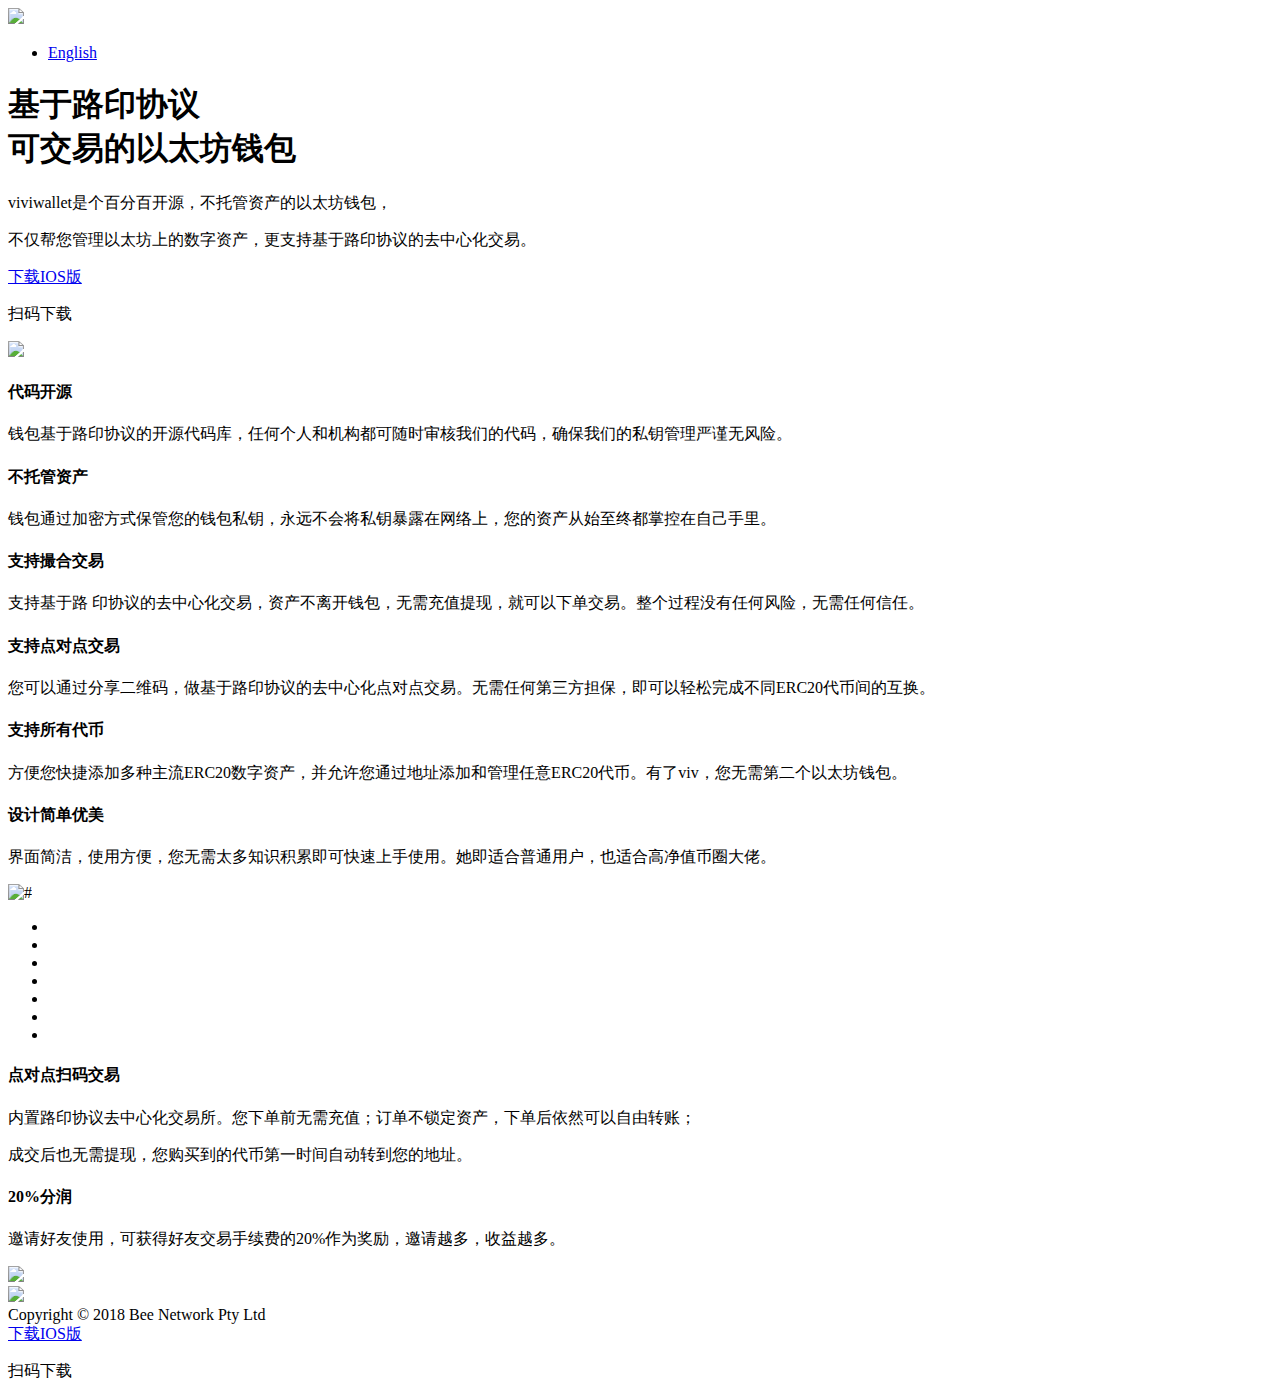
==== commit 4c39a8df: "bug fix" ====
--- a/index.html
+++ b/index.html
@@ -3,7 +3,7 @@
 
 <head>
     <meta charset="utf-8">
-    <title>VIVWallet简单好用的以太坊钱包testasdfasfd</title>
+    <title>VIVWallet简单好用的以太坊钱包</title>
     <meta http-equiv="pragma" content="no-cache">
     <meta http-equiv="cache-control" content="no-cache">
     <meta http-equiv="expires" content="0">
@@ -38,7 +38,7 @@
             <div class="blk-lg"></div>
             <div class="flex align-items text-fixes">
                 <div class="qrcode-sm" id="qrcode1"> </div>
-                <div class="download"><a href="itms-services://?action=download-manifest&url=https://loopr.io/viv/manifest.plist" class="btn"><i class="icon-ios"></i>下载iOS版</a>
+                <div class="download"><a href="itms-services://?action=download-manifest&url=http://download.vivwallet.io/manifest.plist" class="btn"><i class="icon-ios"></i>下载IOS版</a>
                     <div class="qrcode"> <div  id="qrcode_1"> </div>
                         <p>扫码下载</p>
                     </div>
@@ -131,7 +131,7 @@
             </div>
             <div class="inline-flex align-items down-fixes">
                 <div class="qrcode-sm" id="qrcode2"> </div>
-                <div class="download"><a href="itms-services://?action=download-manifest&url=https://loopr.io/viv/manifest.plist" class="btn"><i class="icon-ios"></i>下载iOS版</a>
+                <div class="download"><a href="itms-services://?action=download-manifest&url=https://loopr.io/viv/manifest.plist" class="btn"><i class="icon-ios"></i>下载IOS版</a>
                     <div class="qrcode"><div id="qrcode_2"></div>
                         <p>扫码下载</p>
                     </div>
